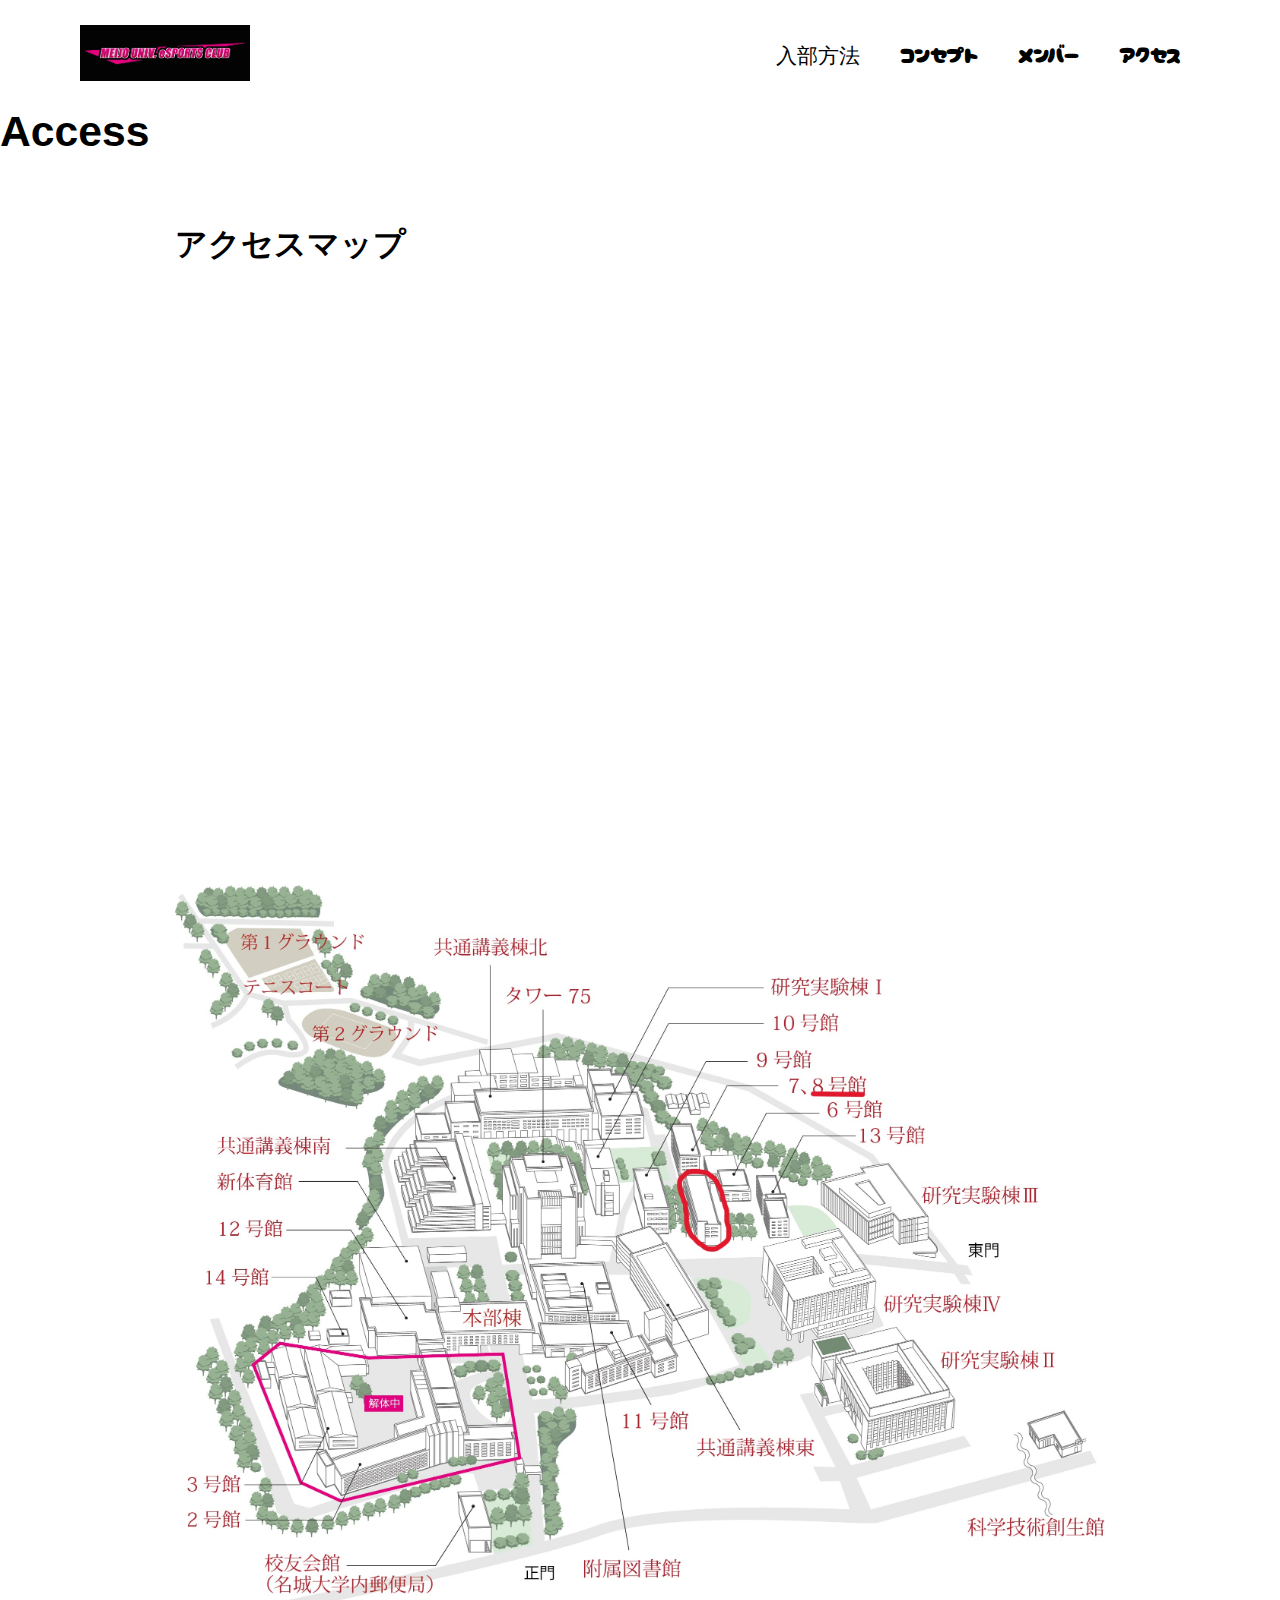
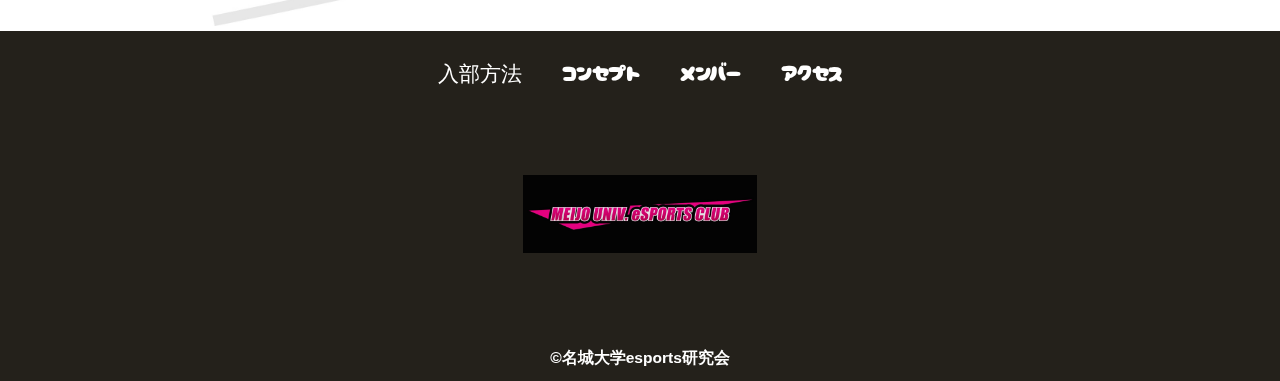
==== access.html @ 340bb485 "調整" ====
<!DOCTYPE html>
<html>
    <head>
        <meta charset="UTF-8">
        <title>アクセスマップ</title>
        <meta name="description" content="access map">
        <meta name="viewport" content="width=device-width">
        <script src="https://ajax.googleapis.com/ajax/libs/jquery/1.11.0/jquery.min.js"></script>
        <script src="js/script.js"></script>
        <link href="css/common.css" rel="stylesheet">
        <link href="css/access.css" rel="stylesheet">
        <link rel="preconnect" href="https://fonts.googleapis.com">
        <link rel="preconnect" href="https://fonts.gstatic.com" crossorigin>
        <link href="https://fonts.googleapis.com/css2?family=Cherry+Bomb+One&display=swap" rel="stylesheet">    
    </head>
    <body>
        <header class="header">
            <div class="header-inner">
                <a class="header-logo" href="index.html">
                    <img src="images/common/X_ヘッダー.jpg" alt="ロゴ">
                </a>
                <button class="toggle-menu-button"></button>
                <div class="header-site-menu">
                    <nav class="site-menu">
                        <ul>
                            <li><a href="HowToJoin.html">入部方法</a></li>
                            <li><a href="concept.html">コンセプト</a></li>
                            <li><a href="members.html">メンバー</a></li>
                            <li><a href="access.html">アクセス</a></li>
                        </ul>
                    </nav>
                </div>
            </div>
        </header>
        <main class="main">
            <div class="title">
                <h1>Access</h1>
            </div>
            <div class="map">
                <h2>アクセスマップ</h2>
                <iframe src="https://www.google.com/maps/embed?pb=!1m18!1m12!1m3!1d1631.4246070876834!2d136.9775551914382!3d35.135436215636744!2m3!1f0!2f0!3f0!3m2!1i1024!2i768!4f13.1!3m3!1m2!1s0x60037ad5058b80e9%3A0x3651df670b800f72!2z44CSNDY4LTAwNzMg5oSb55-l55yM5ZCN5Y-k5bGL5biC5aSp55m95Yy65aGp6Yec5Y-j77yR5LiB55uu77yU77yR77yR!5e0!3m2!1sja!2sjp!4v1687501724149!5m2!1sja!2sjp" style="border:0;" allowfullscreen="" loading="lazy" referrerpolicy="no-referrer-when-downgrade"></iframe>
                <img src="images/access/access.jpg" alt="map">
            </div>
        </main>
        <footer class="footer">
            <nav class="site-menu">
                <ul>
                    <li><a href="HowToJoin.html">入部方法</a></li>
                    <li><a href="concept.html">コンセプト</a></li>
                    <li><a href="members.html">メンバー</a></li>
                    <li><a href="access.html">アクセス</a></li>
                </ul>
            </nav>
            <a class="footer-logo" href="index.html">
                <img src="images/common/X_ヘッダー.jpg" alt="ロゴ">
            </a>
            <p class="copyright"><small>&copy;名城大学esports研究会</small></p>
        </footer>
    </body>
</html>
---- css/common.css ----
@charset "utf-8";

*,
::before,
::after {
    padding: 0;
    margin: 0;
    box-sizing: border-box;
}

ul, ol {
    list-style: none;
}

a {
    color: inherit;
    text-decoration: none;
}

body {
    font-family: sans-serif;
    font-size: 16pt;
    color: #000000;
    line-height: 1;
    background-color: #ffffff;
}

img {
    max-width: 100%;
}

.header-inner {
    max-width: 1200px;
    height: 110px;
    margin-left: auto;
    margin-right: auto;
    padding-left: 40px;
    padding-right: 40px;
    display: flex;
    justify-content: space-between;
    align-items: center;
}

.toggle-menu-button {
    display: none;
}

.header-logo {
    display: block;
    width: 170px;
}

.site-menu ul {
    display: flex;
}

.site-menu ul li {
    margin-left: 20px;
    margin-right: 20px;
}

.site-menu ul li a {
    font-family: 'Cherry Bomb One', cursive;
}

@media (max-width: 800px) {
    .site-menu ul {
        display: block;
        text-align: center;
    }

    .site-menu li {
        margin-top: 20px;
    }

    .header {
        position: fixed;
        top: 0;
        left: 0;
        right: 0;
        background-color: #ffffff;
        height: 50px;
        z-index: 10;
        box-shadow: 0 3px 6px rgba(0, 0, 0, 0.1);
    }

    .header-inner {
        padding-left: 20px;
        padding-right: 20px;
        height: 100%;
        position: relative;
    }

    .header-logo {
        width: 100px;
    }

    .header-site-menu {
        position: absolute;
        top: 100%;
        left: 0;
        right: 0;
        color: #ffffff;
        background-color: #736e62;
        padding-top: 30px;
        padding-bottom: 50px;
        display: none;
    }

    .header-site-menu.is-show {
        display: block;
    }

    .main {
        padding-top: 50px;;
    }

    .footer-logo {
        margin-top: 60px;
    }

    .copyright {
        margin-top: 50px;
    }

    .toggle-menu-button {
        display: block;
        width: 44px;
        height: 34px;
        background-image: url(../images/common/icon-menu.png);
        background-size: 50%;
        background-position: center;
        background-repeat: no-repeat;
        background-color: transparent;
        border: none;
        border-radius: 0;
        outline: none;
    }
}

.footer {
    color: #ffffff;
    background-color: #24211b;
    padding-top: 30px;
    padding-bottom: 15px;
    display: flex;
    flex-direction: column;
    align-items: center;
}

.footer-logo {
    display: block;
    width: 235px;
    margin-top: 90px;
}

.copyright {
    font-size: 14pt;
    font-weight: bold;
    margin-top: 90px;
}
---- css/access.css ----
.map {
    width: 930px;
    max-width: 90%;
    margin-top: 75px;
    margin-left: auto;
    margin-right: auto;
}

.map iframe {
    display: block;
    width: 100%;
    height: 600px;
    margin-top: 25px;
}
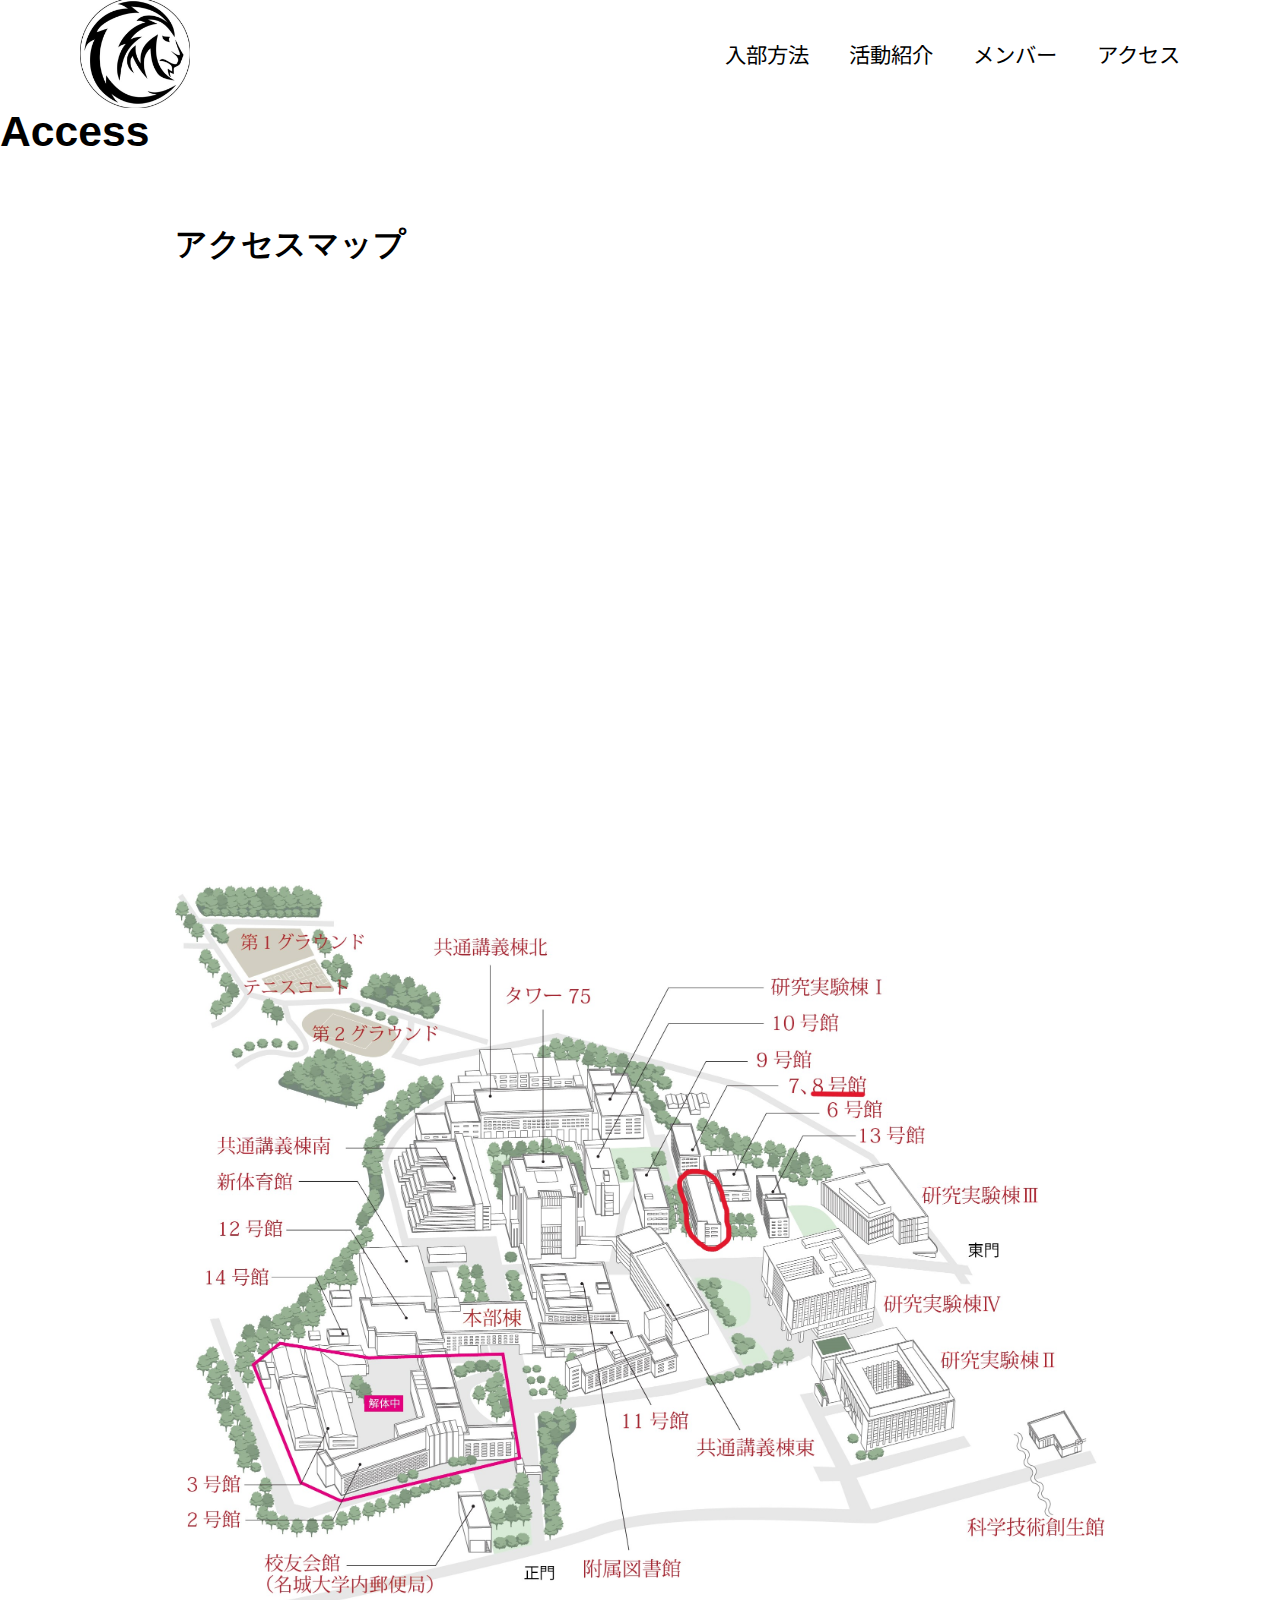
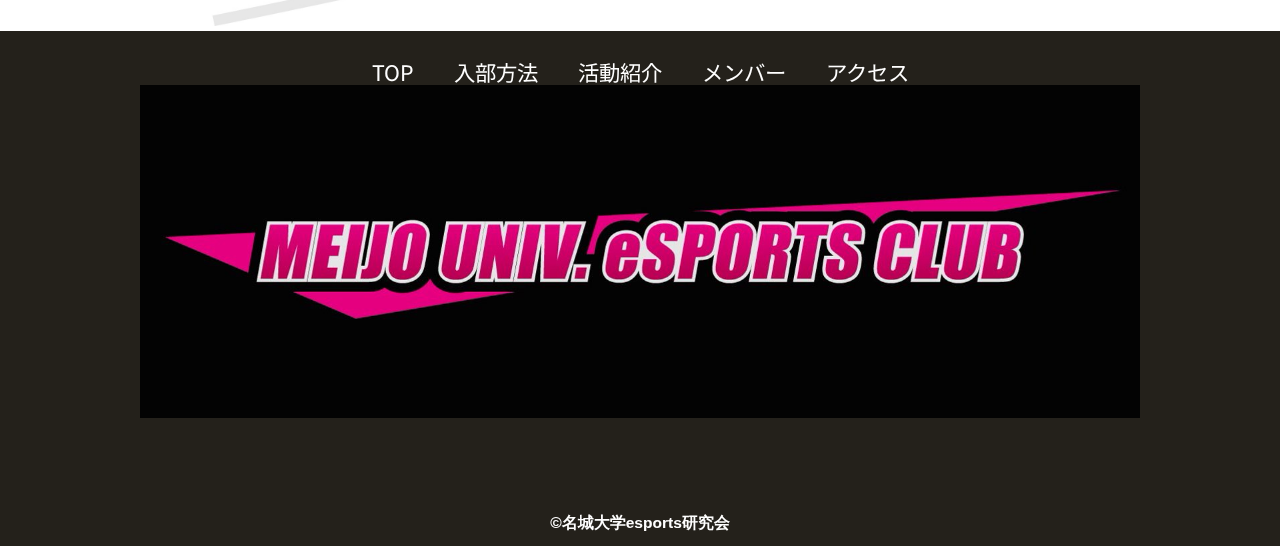
==== commit e78a810c: "ok" ====
--- a/access.html
+++ b/access.html
@@ -11,20 +11,20 @@
         <link href="css/access.css" rel="stylesheet">
         <link rel="preconnect" href="https://fonts.googleapis.com">
         <link rel="preconnect" href="https://fonts.gstatic.com" crossorigin>
-        <link href="https://fonts.googleapis.com/css2?family=Cherry+Bomb+One&display=swap" rel="stylesheet">    
+        <link href="https://fonts.googleapis.com/css2?family=Noto+Sans+JP:wght@100..900&display=swap" rel="stylesheet">  
     </head>
     <body>
         <header class="header">
             <div class="header-inner">
                 <a class="header-logo" href="index.html">
-                    <img src="images/common/X_ヘッダー.jpg" alt="ロゴ">
+                    <img src="images/common/X_アイコン.jpg" alt="ロゴ">
                 </a>
                 <button class="toggle-menu-button"></button>
                 <div class="header-site-menu">
                     <nav class="site-menu">
                         <ul>
                             <li><a href="HowToJoin.html">入部方法</a></li>
-                            <li><a href="concept.html">コンセプト</a></li>
+                            <li><a href="concept.html">活動紹介</a></li>
                             <li><a href="members.html">メンバー</a></li>
                             <li><a href="access.html">アクセス</a></li>
                         </ul>
@@ -45,8 +45,9 @@
         <footer class="footer">
             <nav class="site-menu">
                 <ul>
+                    <li><a href="index.html">TOP</a></li>
                     <li><a href="HowToJoin.html">入部方法</a></li>
-                    <li><a href="concept.html">コンセプト</a></li>
+                    <li><a href="concept.html">活動紹介</a></li>
                     <li><a href="members.html">メンバー</a></li>
                     <li><a href="access.html">アクセス</a></li>
                 </ul>
--- a/css/common.css
+++ b/css/common.css
@@ -47,7 +47,7 @@
 
 .header-logo {
     display: block;
-    width: 170px;
+    width: 110px;
 }
 
 .site-menu ul {
@@ -60,7 +60,9 @@
 }
 
 .site-menu ul li a {
-    font-family: 'Cherry Bomb One', cursive;
+    font-family: "Noto Sans JP", sans-serif;
+    font-optical-sizing: auto;
+    font-style: normal;
 }
 
 @media (max-width: 800px) {
@@ -92,7 +94,7 @@
     }
 
     .header-logo {
-        width: 100px;
+        width: 50px;
     }
 
     .header-site-menu {
@@ -150,8 +152,8 @@
 
 .footer-logo {
     display: block;
-    width: 235px;
-    margin-top: 90px;
+    width: 1000px;
+    margin: 0px 0px 0px 0px;
 }
 
 .copyright {
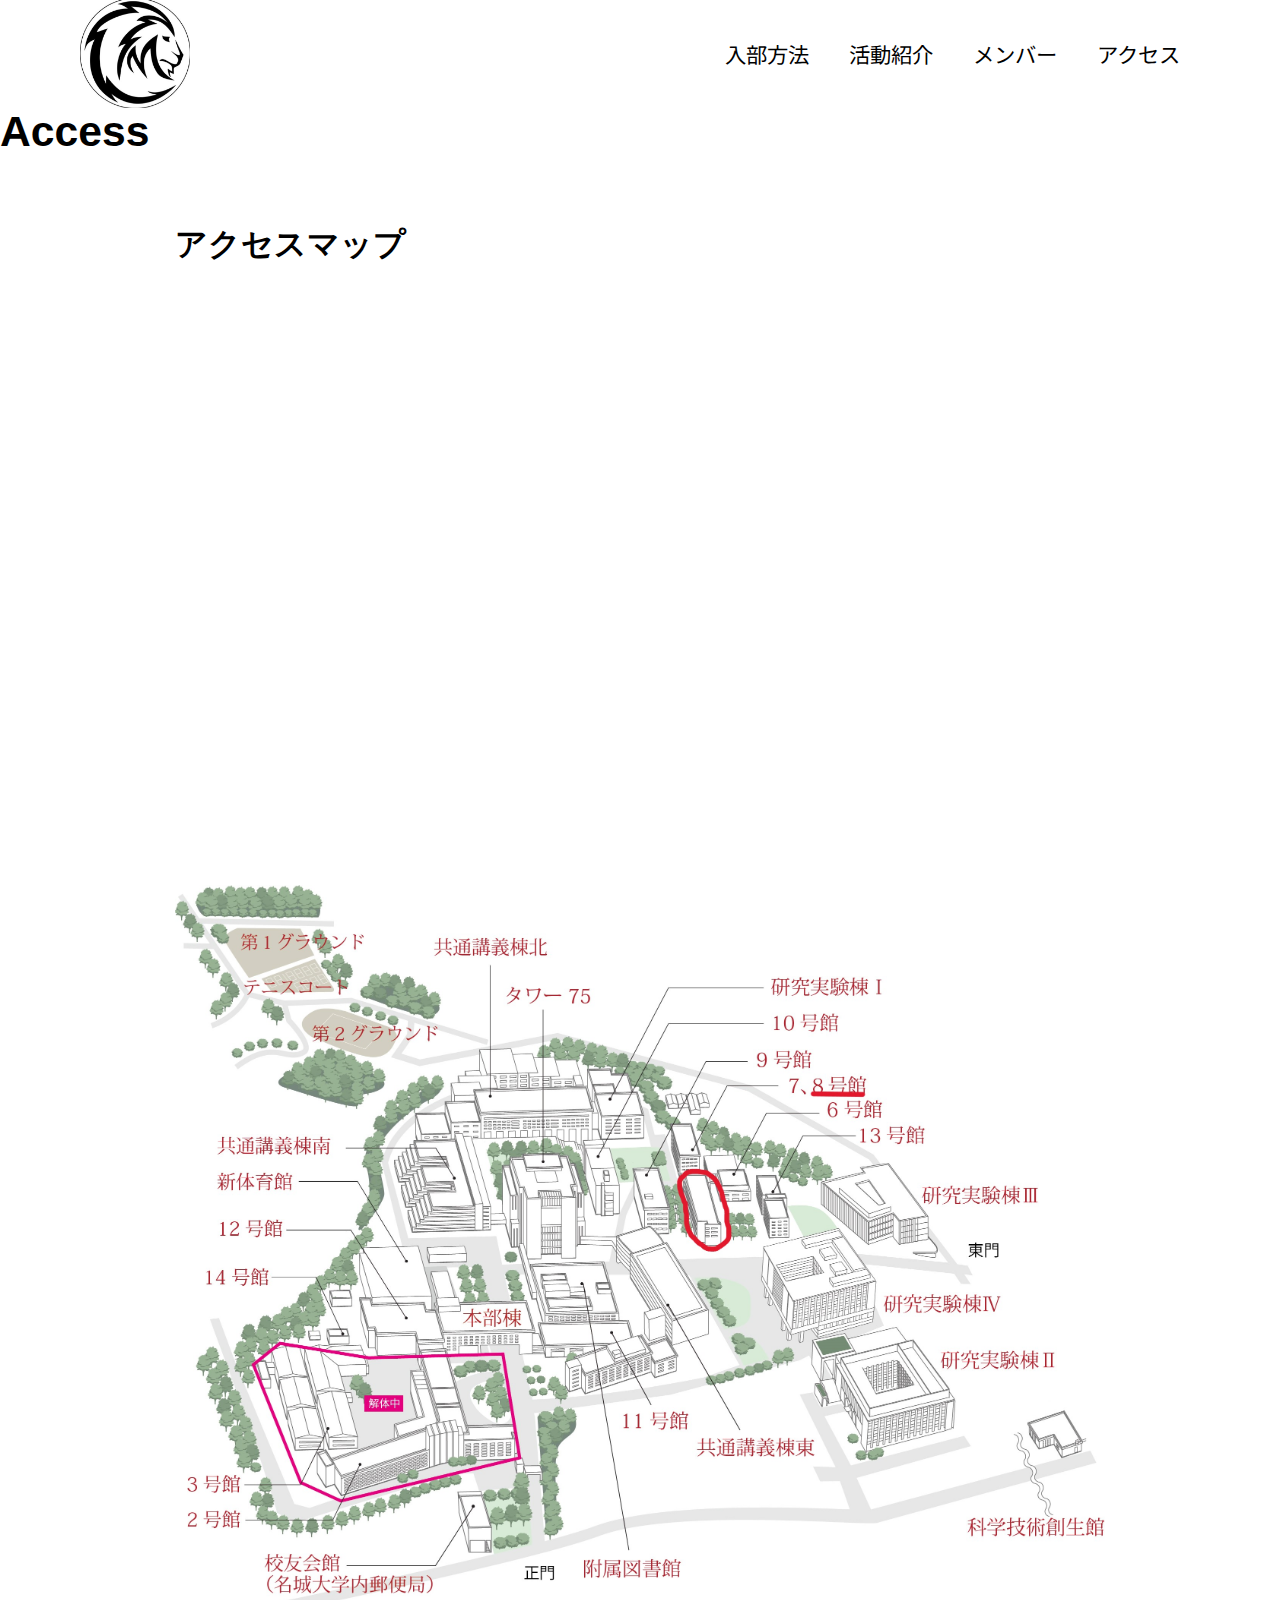
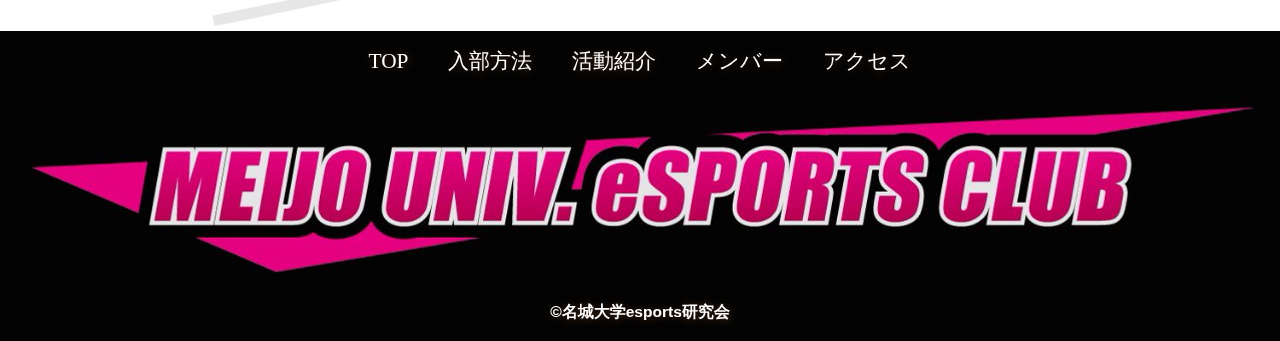
==== commit 6ba75dbe: "footer" ====
--- a/access.html
+++ b/access.html
@@ -43,7 +43,7 @@
             </div>
         </main>
         <footer class="footer">
-            <nav class="site-menu">
+            <nav class="footer-menu">
                 <ul>
                     <li><a href="index.html">TOP</a></li>
                     <li><a href="HowToJoin.html">入部方法</a></li>
@@ -52,9 +52,6 @@
                     <li><a href="access.html">アクセス</a></li>
                 </ul>
             </nav>
-            <a class="footer-logo" href="index.html">
-                <img src="images/common/X_ヘッダー.jpg" alt="ロゴ">
-            </a>
             <p class="copyright"><small>&copy;名城大学esports研究会</small></p>
         </footer>
     </body>
--- a/css/common.css
+++ b/css/common.css
@@ -141,13 +141,33 @@
 }
 
 .footer {
-    color: #ffffff;
-    background-color: #24211b;
-    padding-top: 30px;
-    padding-bottom: 15px;
+    height: 310px;
+    background-image: url(../images/common/X_ヘッダー.jpg);
+    background-repeat: no-repeat;
+    background-position: center center;
+    background-size: cover;
     display: flex;
     flex-direction: column;
+    justify-content: space-between;
     align-items: center;
+    padding: 20px;
+    box-sizing: border-box;
+    color: #ffffff;
+    text-shadow: 1px 1px 10px #4b2c14;
+}
+
+.footer-menu ul {
+    display: flex;
+}
+
+.footer-menu ul li {
+    margin-left: 20px;
+    margin-right: 20px;
+}
+
+.footer-menu ul li a {
+    font-family: 'Cherry Bomb One', cursive;
+    margin-bottom: 20px;
 }
 
 .footer-logo {
@@ -159,5 +179,5 @@
 .copyright {
     font-size: 14pt;
     font-weight: bold;
-    margin-top: 90px;
+    margin-top: 20px;
 }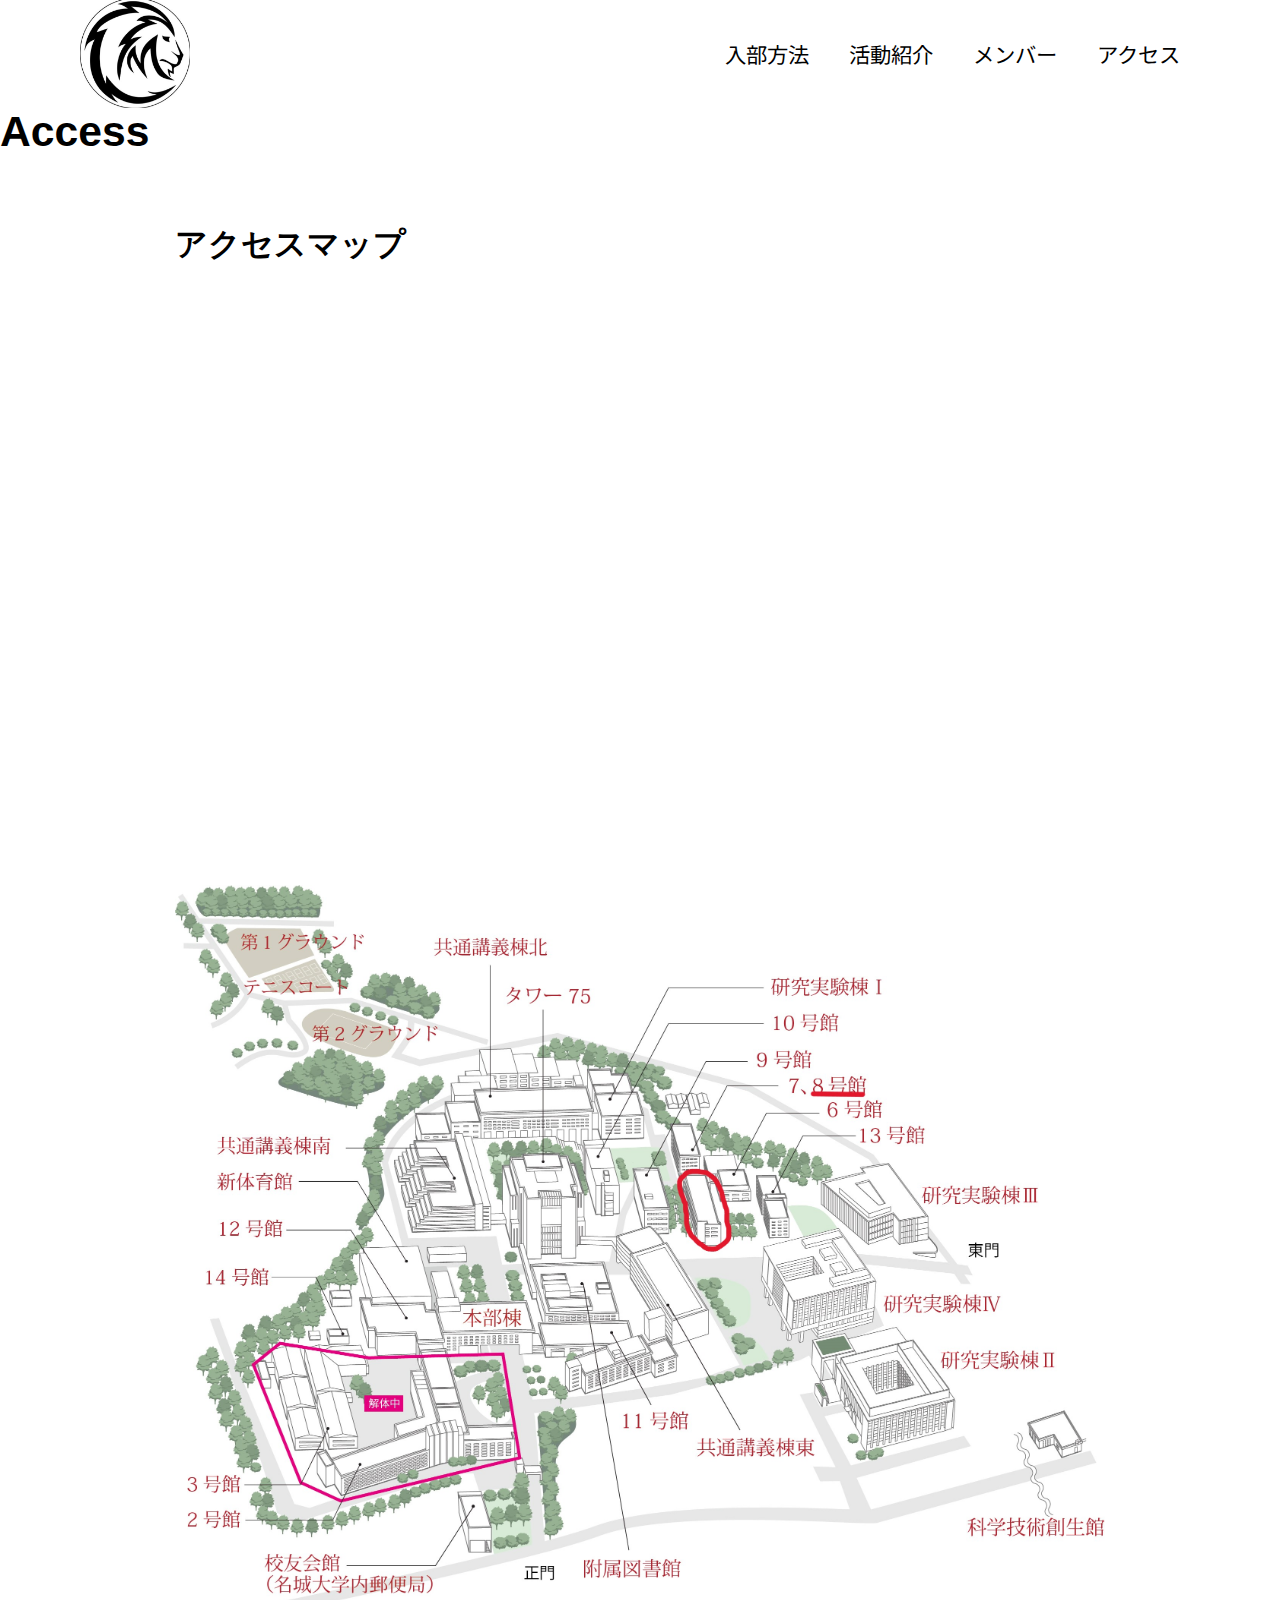
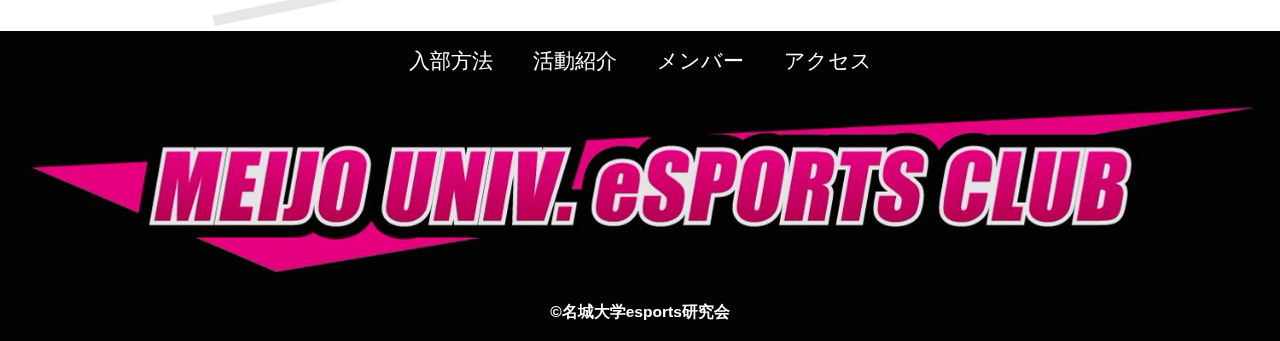
==== commit 54f5c7af: "footer" ====
--- a/access.html
+++ b/access.html
@@ -45,13 +45,15 @@
         <footer class="footer">
             <nav class="footer-menu">
                 <ul>
-                    <li><a href="index.html">TOP</a></li>
                     <li><a href="HowToJoin.html">入部方法</a></li>
                     <li><a href="concept.html">活動紹介</a></li>
                     <li><a href="members.html">メンバー</a></li>
                     <li><a href="access.html">アクセス</a></li>
                 </ul>
             </nav>
+            <div class="footer-image-container" href="index.html">
+                <img src="images/common/X_ヘッダー.jpg" alt="Footer Image" class="footer-image">
+            </div>
             <p class="copyright"><small>&copy;名城大学esports研究会</small></p>
         </footer>
     </body>
--- a/css/common.css
+++ b/css/common.css
@@ -115,6 +115,50 @@
 
     .main {
         padding-top: 50px;;
+    }
+
+    .footer {
+        height: auto; /* 画像の高さに合わせて高さを自動調整 */
+        background-color: #000; /* 背景色を設定 */
+        display: flex;
+        flex-direction: column;
+        justify-content: space-between;
+        align-items: center;
+        padding: 20px; /* 全体のパディングを追加 */
+        box-sizing: border-box; /* パディングを含めたボックスサイズを計算 */
+        color: #ffffff;
+    }
+    
+    .footer-menu ul {
+        display: flex; /* 横に並べるためにflexboxを使用 */
+        flex-wrap: wrap; /* 必要に応じて折り返す */
+        justify-content: center; /* アイテムを中央に配置 */
+        padding: 0;
+        margin: 0;
+        list-style: none;
+        flex-direction: column; /* 小さい画面では縦に並べる */
+    }
+
+    .footer-menu ul li {
+        margin: 10px 0; /* アイテム間の間隔を調整 */
+    }
+    
+    .footer-menu ul li a {
+        font-family: 'Cherry Bomb One', cursive;
+        margin-bottom: 0; /* 不要なマージンをリセット */
+    }
+    
+    .footer-image-container {
+        width: 100%;
+        max-width: 100%; /* 最大幅を設定 */
+        display: flex;
+        justify-content: center; /* 画像を中央に配置 */
+        margin: 20px 0; /* 上下のマージンを追加 */
+    }
+    
+    .footer-image {
+        width: 100%; /* 画像がコンテナの幅を超えないようにする */
+        height: auto; /* 画像のアスペクト比を維持 */
     }
 
     .footer-logo {
@@ -140,44 +184,51 @@
     }
 }
 
-.footer {
-    height: 310px;
-    background-image: url(../images/common/X_ヘッダー.jpg);
-    background-repeat: no-repeat;
-    background-position: center center;
-    background-size: cover;
-    display: flex;
-    flex-direction: column;
-    justify-content: space-between;
-    align-items: center;
-    padding: 20px;
-    box-sizing: border-box;
-    color: #ffffff;
-    text-shadow: 1px 1px 10px #4b2c14;
-}
-
-.footer-menu ul {
-    display: flex;
-}
-
-.footer-menu ul li {
-    margin-left: 20px;
-    margin-right: 20px;
-}
-
-.footer-menu ul li a {
-    font-family: 'Cherry Bomb One', cursive;
-    margin-bottom: 20px;
-}
-
-.footer-logo {
-    display: block;
-    width: 1000px;
-    margin: 0px 0px 0px 0px;
-}
-
-.copyright {
-    font-size: 14pt;
-    font-weight: bold;
-    margin-top: 20px;
-}+@media (min-width: 801px) {
+    .footer {
+        height: 310px;
+        background-image: url(../images/common/X_ヘッダー.jpg);
+        background-repeat: no-repeat;
+        background-position: center center;
+        background-size: cover;
+        display: flex;
+        flex-direction: column;
+        justify-content: space-between;
+        align-items: center;
+        padding: 20px;
+        box-sizing: border-box;
+        color: #ffffff;
+    }
+    
+    .footer-menu ul {
+        display: flex;
+    }
+    
+    .footer-menu ul li {
+        margin-left: 20px;
+        margin-right: 20px;
+    }
+    
+    .footer-menu ul li a {
+        font-family: 'Cherry Bomb One', cursive;
+        margin-bottom: 20px;
+    }
+    
+    .footer-image-container {
+        width: 100%;
+        max-width: 100%; /* 最大幅を設定 */
+        display: flex;
+        justify-content: center; /* 画像を中央に配置 */
+        margin: 20px 0; /* 上下のマージンを追加 */
+    }
+    
+    .footer-image {
+        display: none;
+    }
+    
+    .copyright {
+        font-size: 14pt;
+        font-weight: bold;
+        margin-top: 20px;
+    }
+}
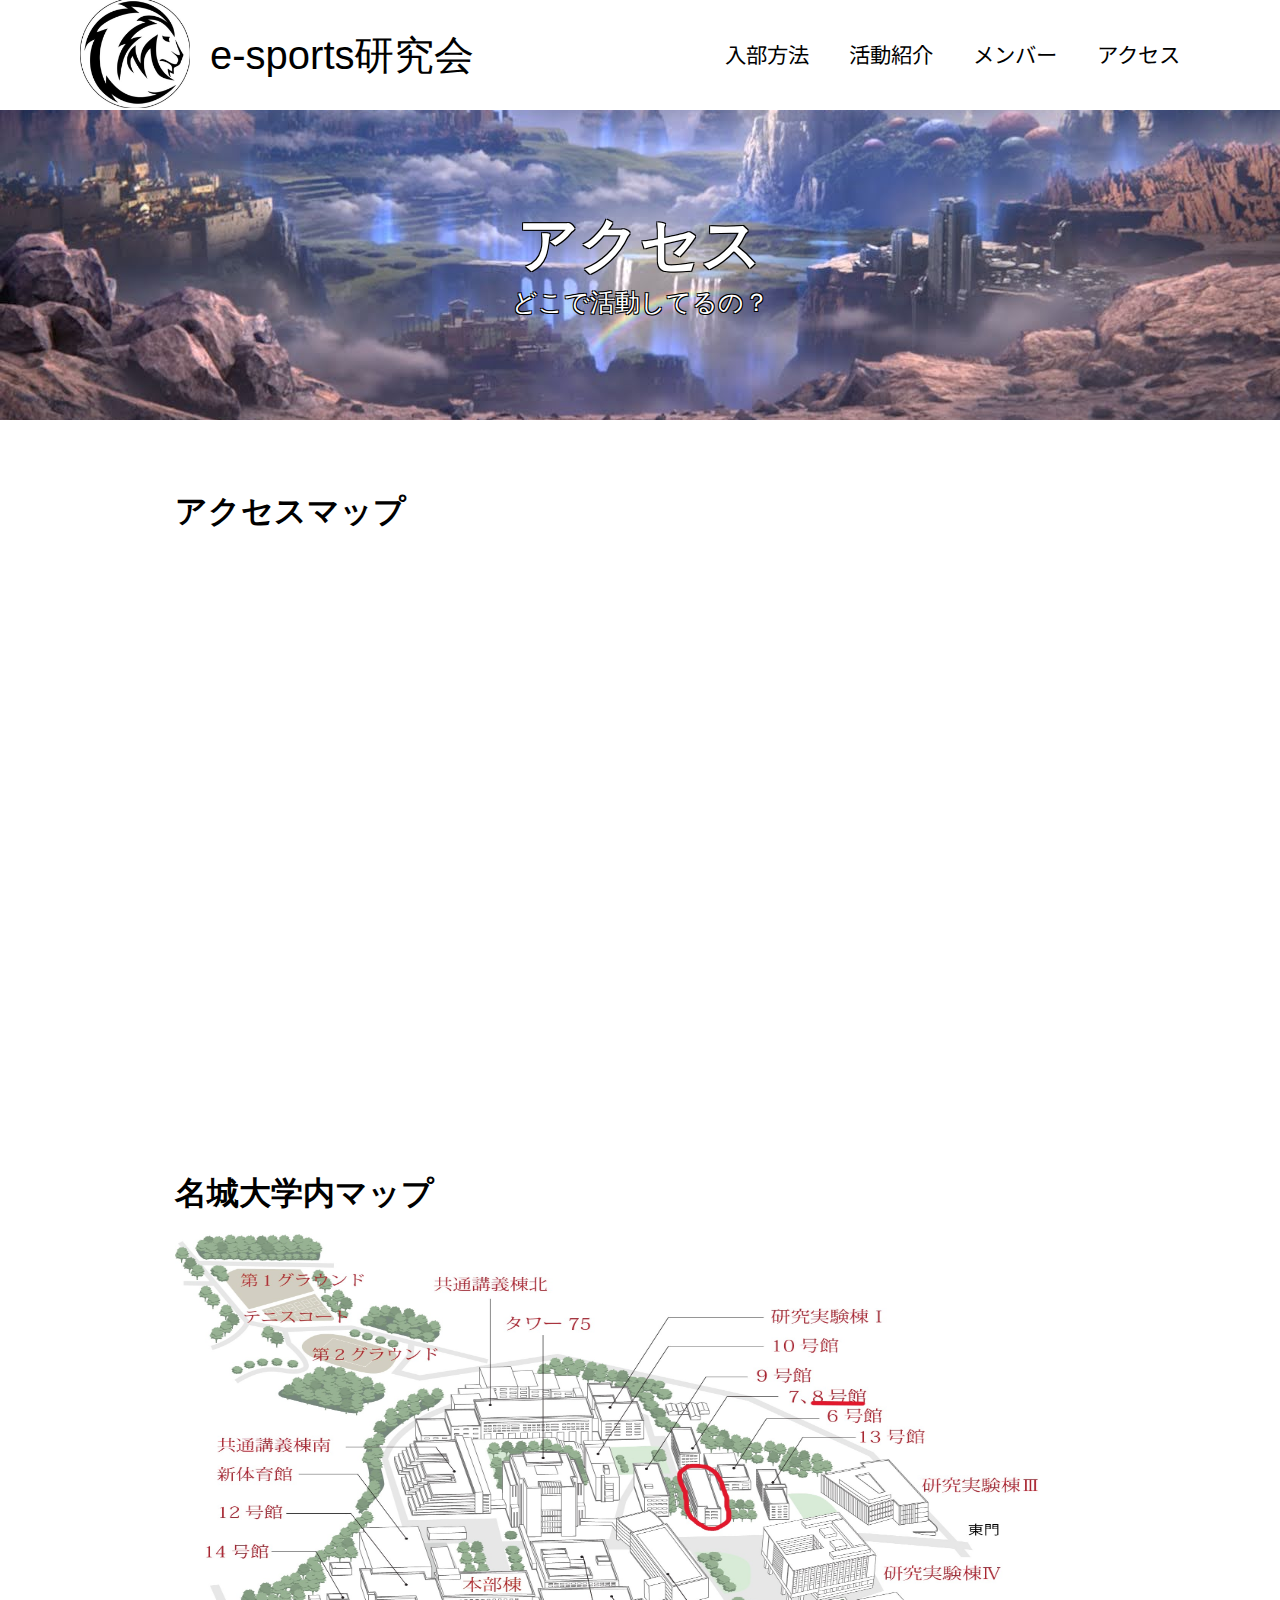
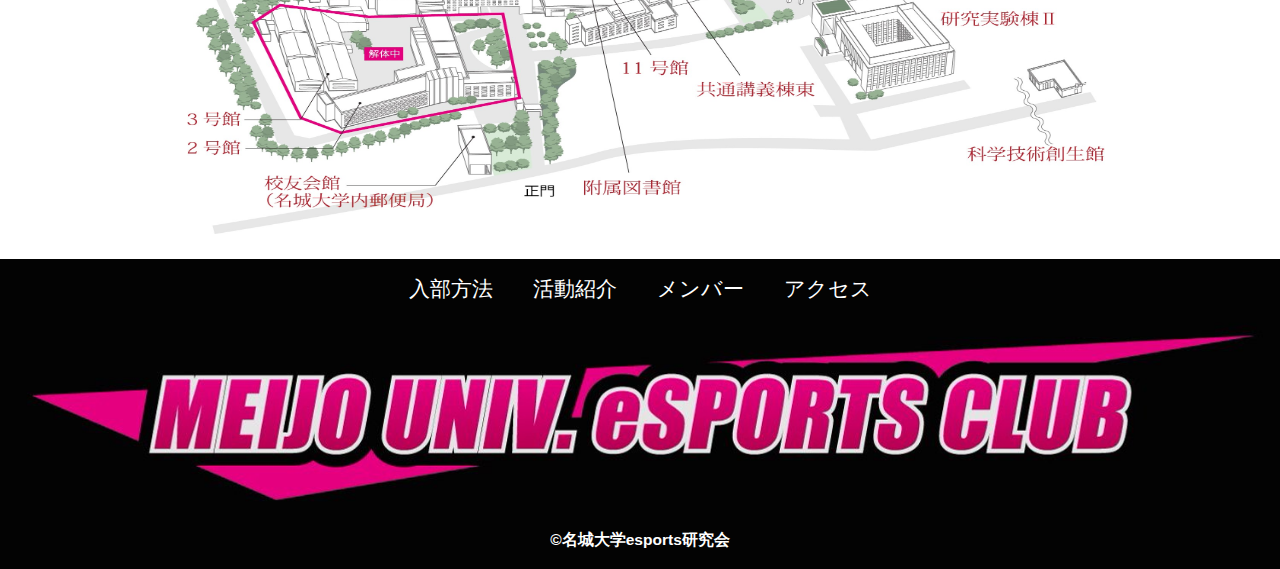
==== commit 2a7f399f: "mamy" ====
--- a/access.html
+++ b/access.html
@@ -19,6 +19,9 @@
                 <a class="header-logo" href="index.html">
                     <img src="images/common/X_アイコン.jpg" alt="ロゴ">
                 </a>
+                <a class="header-text" href="index.html">
+                    e-sports研究会
+                </a>
                 <button class="toggle-menu-button"></button>
                 <div class="header-site-menu">
                     <nav class="site-menu">
@@ -34,11 +37,13 @@
         </header>
         <main class="main">
             <div class="title">
-                <h1>Access</h1>
+                <h1>アクセス</h1>
+                <p>どこで活動してるの？</p>
             </div>
             <div class="map">
                 <h2>アクセスマップ</h2>
                 <iframe src="https://www.google.com/maps/embed?pb=!1m18!1m12!1m3!1d1631.4246070876834!2d136.9775551914382!3d35.135436215636744!2m3!1f0!2f0!3f0!3m2!1i1024!2i768!4f13.1!3m3!1m2!1s0x60037ad5058b80e9%3A0x3651df670b800f72!2z44CSNDY4LTAwNzMg5oSb55-l55yM5ZCN5Y-k5bGL5biC5aSp55m95Yy65aGp6Yec5Y-j77yR5LiB55uu77yU77yR77yR!5e0!3m2!1sja!2sjp!4v1687501724149!5m2!1sja!2sjp" style="border:0;" allowfullscreen="" loading="lazy" referrerpolicy="no-referrer-when-downgrade"></iframe>
+                <h2>名城大学内マップ</h2>
                 <img src="images/access/access.jpg" alt="map">
             </div>
         </main>
@@ -51,9 +56,9 @@
                     <li><a href="access.html">アクセス</a></li>
                 </ul>
             </nav>
-            <div class="footer-image-container" href="index.html">
+            <a class="footer-image-container" href="index.html">
                 <img src="images/common/X_ヘッダー.jpg" alt="Footer Image" class="footer-image">
-            </div>
+            </a>
             <p class="copyright"><small>&copy;名城大学esports研究会</small></p>
         </footer>
     </body>
--- a/css/common.css
+++ b/css/common.css
@@ -41,6 +41,13 @@
     align-items: center;
 }
 
+.header-text {
+    flex: 1;
+    padding-left: 20px;
+    font-size: 40px;
+    color: #000000;
+}
+
 .toggle-menu-button {
     display: none;
 }
@@ -95,6 +102,13 @@
 
     .header-logo {
         width: 50px;
+    }
+
+    .header-text {
+        flex: 1;
+        padding-left: 20px;
+        font-size: 20px;
+        color: #000000;
     }
 
     .header-site-menu {
--- a/css/access.css
+++ b/css/access.css
@@ -1,3 +1,32 @@
+.title {
+    height: 310px;
+    background-image: url(../images/access/access_background.jpg);
+    background-repeat: no-repeat;
+    background-position: center center;
+    background-size: cover;
+    display: flex;
+    flex-direction: column;
+    justify-content: center;
+    align-items: center;
+    color: #ffffff;
+    text-shadow: 
+    -1px -1px 0 #000,  
+    1px -1px 0 #000,
+    -1px 1px 0 #000,
+    1px 1px 0 #000;
+}
+
+.title h1 {
+    font-family: 'Montserrat', sans-serif;
+    font-size: 45pt;
+    font-weight: bold;
+}
+
+.title p {
+    font-size: 25px;
+    margin-top: 15px;
+}
+
 .map {
     width: 930px;
     max-width: 90%;
@@ -11,4 +40,13 @@
     width: 100%;
     height: 600px;
     margin-top: 25px;
+    margin-bottom: 25px;
+}
+
+.map img {
+    display: block;
+    width: 100%;
+    height: 600px;
+    margin-top: 25px;
+    margin-bottom: 25px;
 }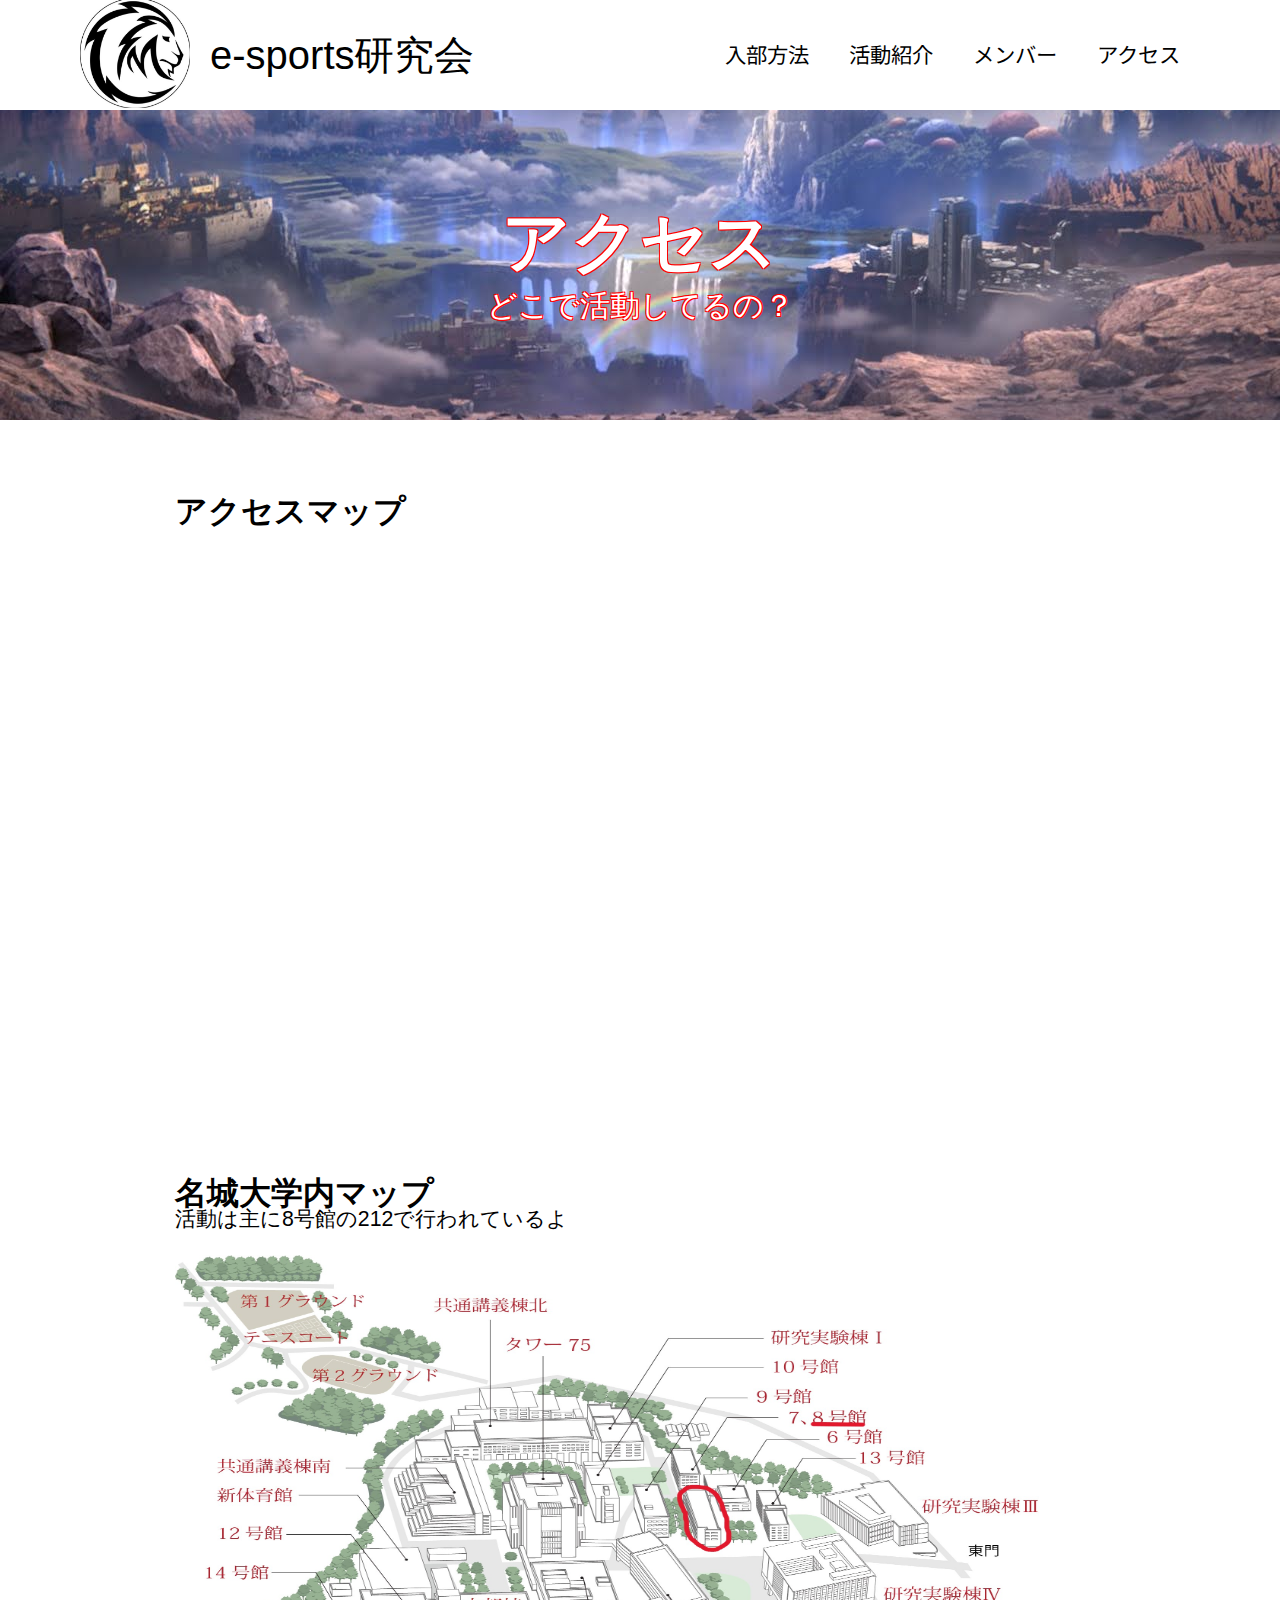
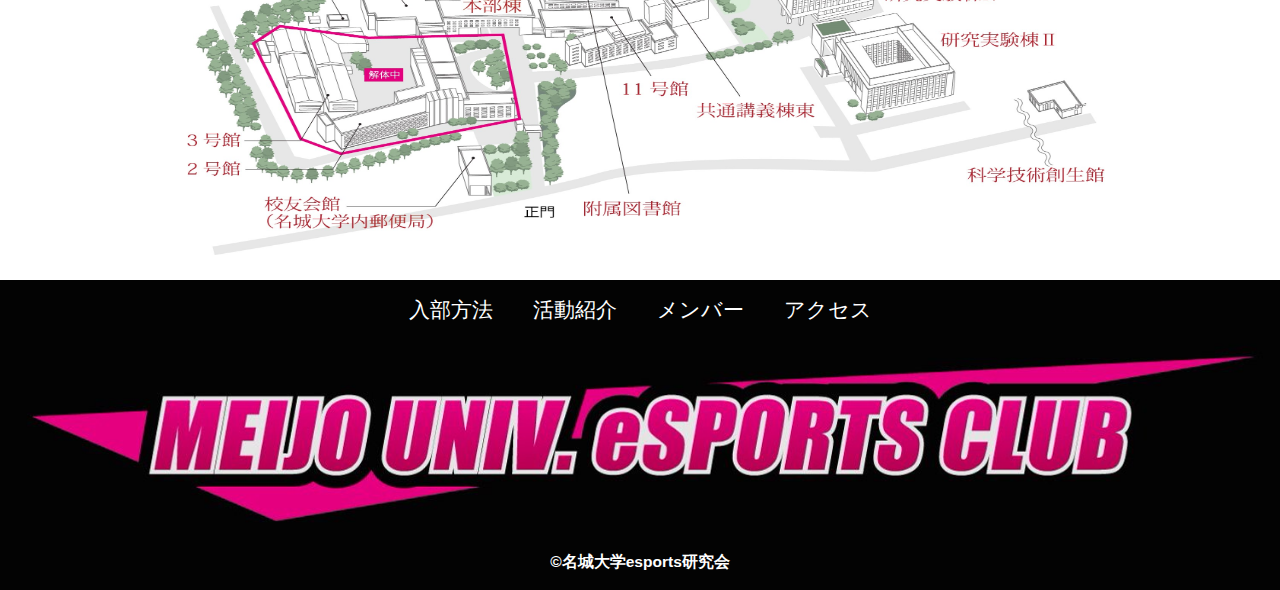
==== commit 652d7696: "menber" ====
--- a/access.html
+++ b/access.html
@@ -44,6 +44,7 @@
                 <h2>アクセスマップ</h2>
                 <iframe src="https://www.google.com/maps/embed?pb=!1m18!1m12!1m3!1d1631.4246070876834!2d136.9775551914382!3d35.135436215636744!2m3!1f0!2f0!3f0!3m2!1i1024!2i768!4f13.1!3m3!1m2!1s0x60037ad5058b80e9%3A0x3651df670b800f72!2z44CSNDY4LTAwNzMg5oSb55-l55yM5ZCN5Y-k5bGL5biC5aSp55m95Yy65aGp6Yec5Y-j77yR5LiB55uu77yU77yR77yR!5e0!3m2!1sja!2sjp!4v1687501724149!5m2!1sja!2sjp" style="border:0;" allowfullscreen="" loading="lazy" referrerpolicy="no-referrer-when-downgrade"></iframe>
                 <h2>名城大学内マップ</h2>
+                <a>活動は主に8号館の212で行われているよ</a>
                 <img src="images/access/access.jpg" alt="map">
             </div>
         </main>
--- a/css/access.css
+++ b/css/access.css
@@ -10,20 +10,20 @@
     align-items: center;
     color: #ffffff;
     text-shadow: 
-    -1px -1px 0 #000,  
-    1px -1px 0 #000,
-    -1px 1px 0 #000,
-    1px 1px 0 #000;
+    -1px -1px 0 #ff0000,  
+    1px -1px 0 #ff0000,
+    -1px 1px 0 #ff0000,
+    1px 1px 0 #ff0000;
 }
 
 .title h1 {
     font-family: 'Montserrat', sans-serif;
-    font-size: 45pt;
+    font-size: 50pt;
     font-weight: bold;
 }
 
 .title p {
-    font-size: 25px;
+    font-size: 30px;
     margin-top: 15px;
 }
 
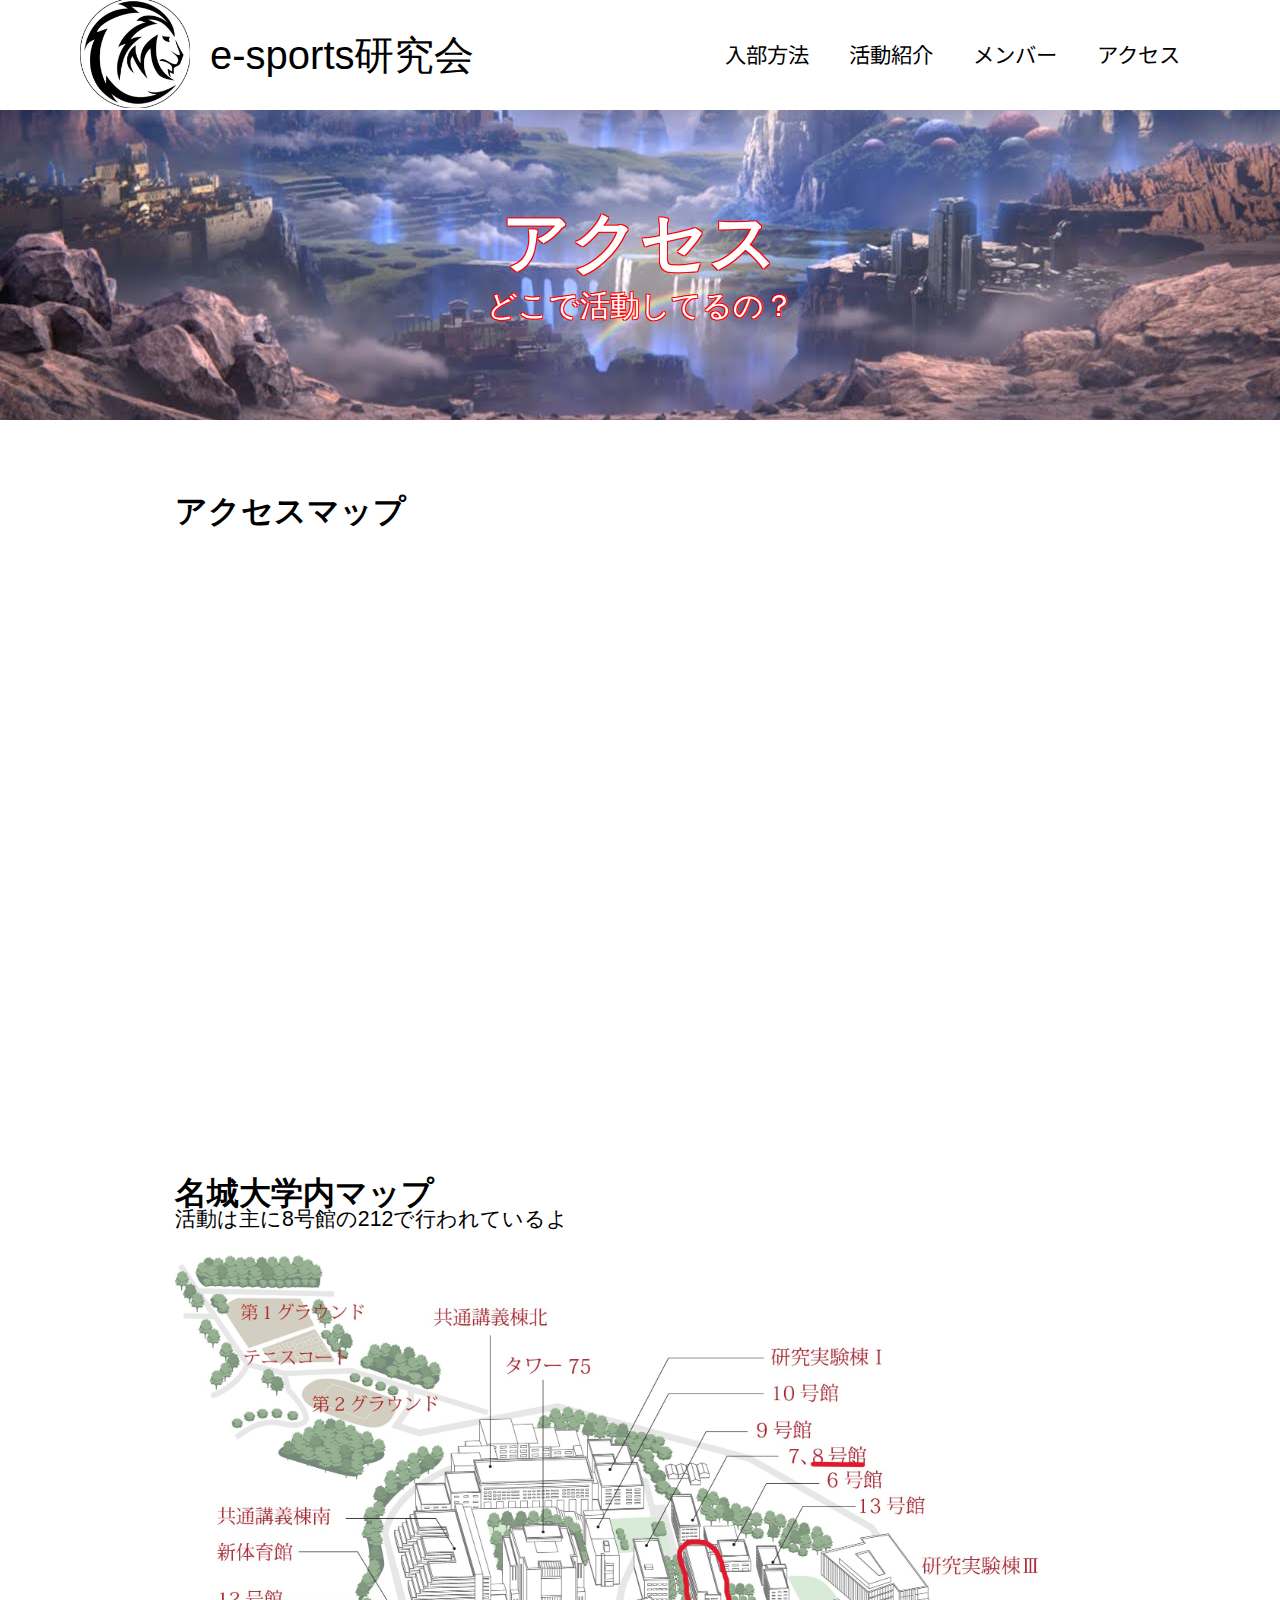
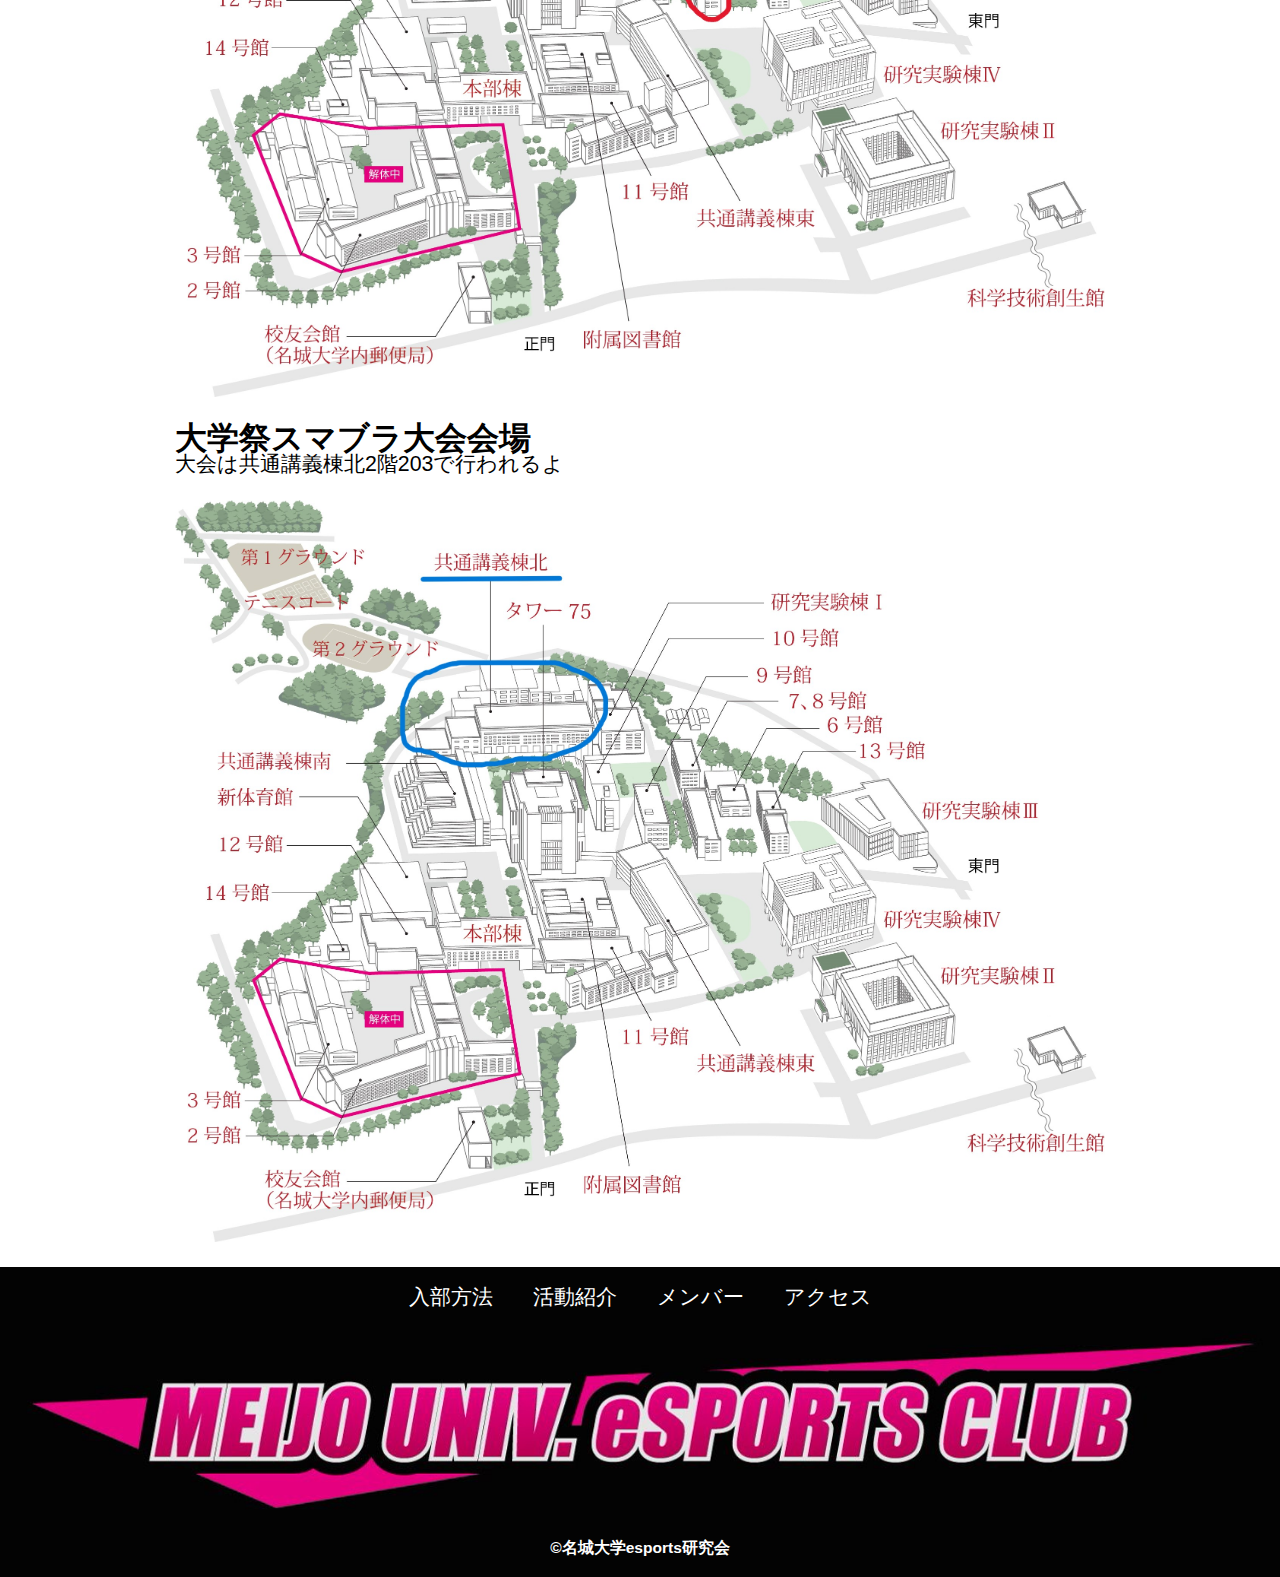
==== commit a8ea8a0c: "gakusai" ====
--- a/access.html
+++ b/access.html
@@ -46,6 +46,9 @@
                 <h2>名城大学内マップ</h2>
                 <a>活動は主に8号館の212で行われているよ</a>
                 <img src="images/access/access.jpg" alt="map">
+                <h2>大学祭スマブラ大会会場</h2>
+                <a>大会は共通講義棟北2階203で行われるよ</a>
+                <img src="images/access/access_gakusai.jpg" alt="map">
             </div>
         </main>
         <footer class="footer">
--- a/css/access.css
+++ b/css/access.css
@@ -46,7 +46,7 @@
 .map img {
     display: block;
     width: 100%;
-    height: 600px;
+    height: 100%;
     margin-top: 25px;
     margin-bottom: 25px;
 }